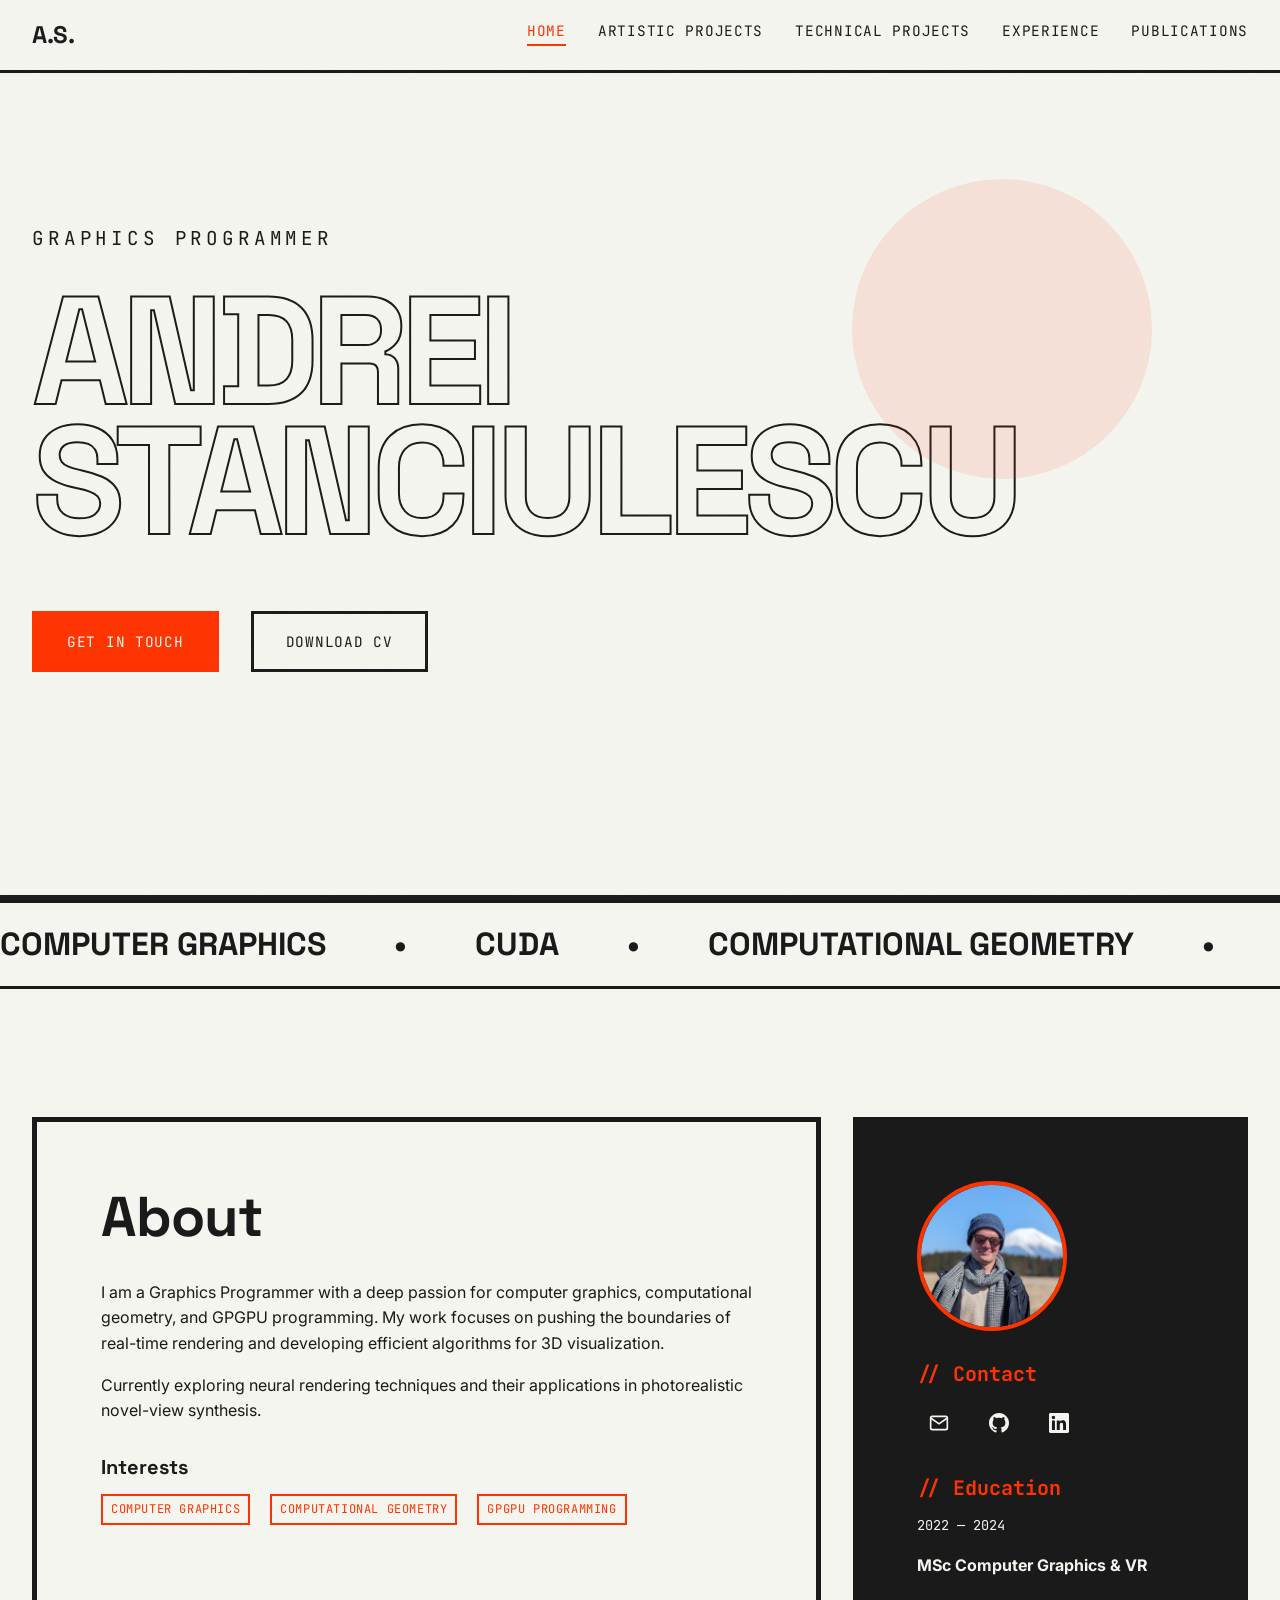
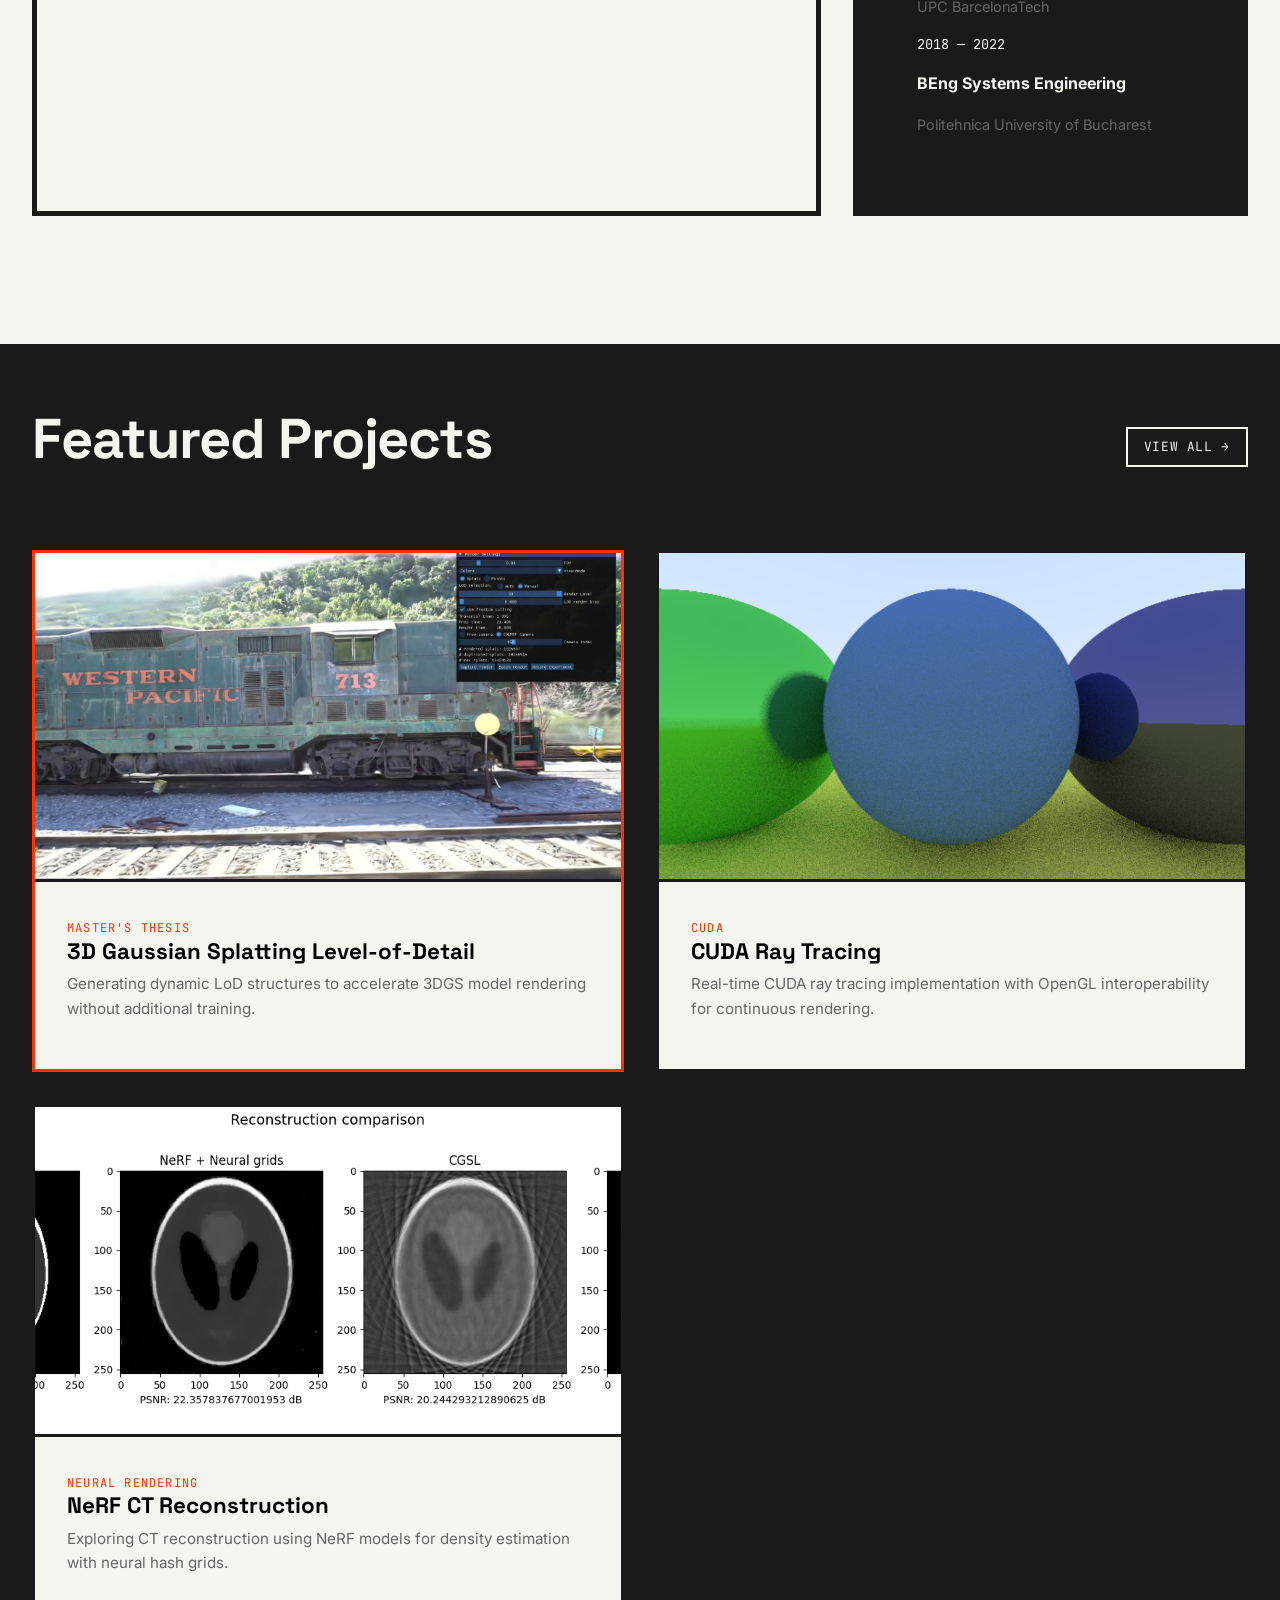
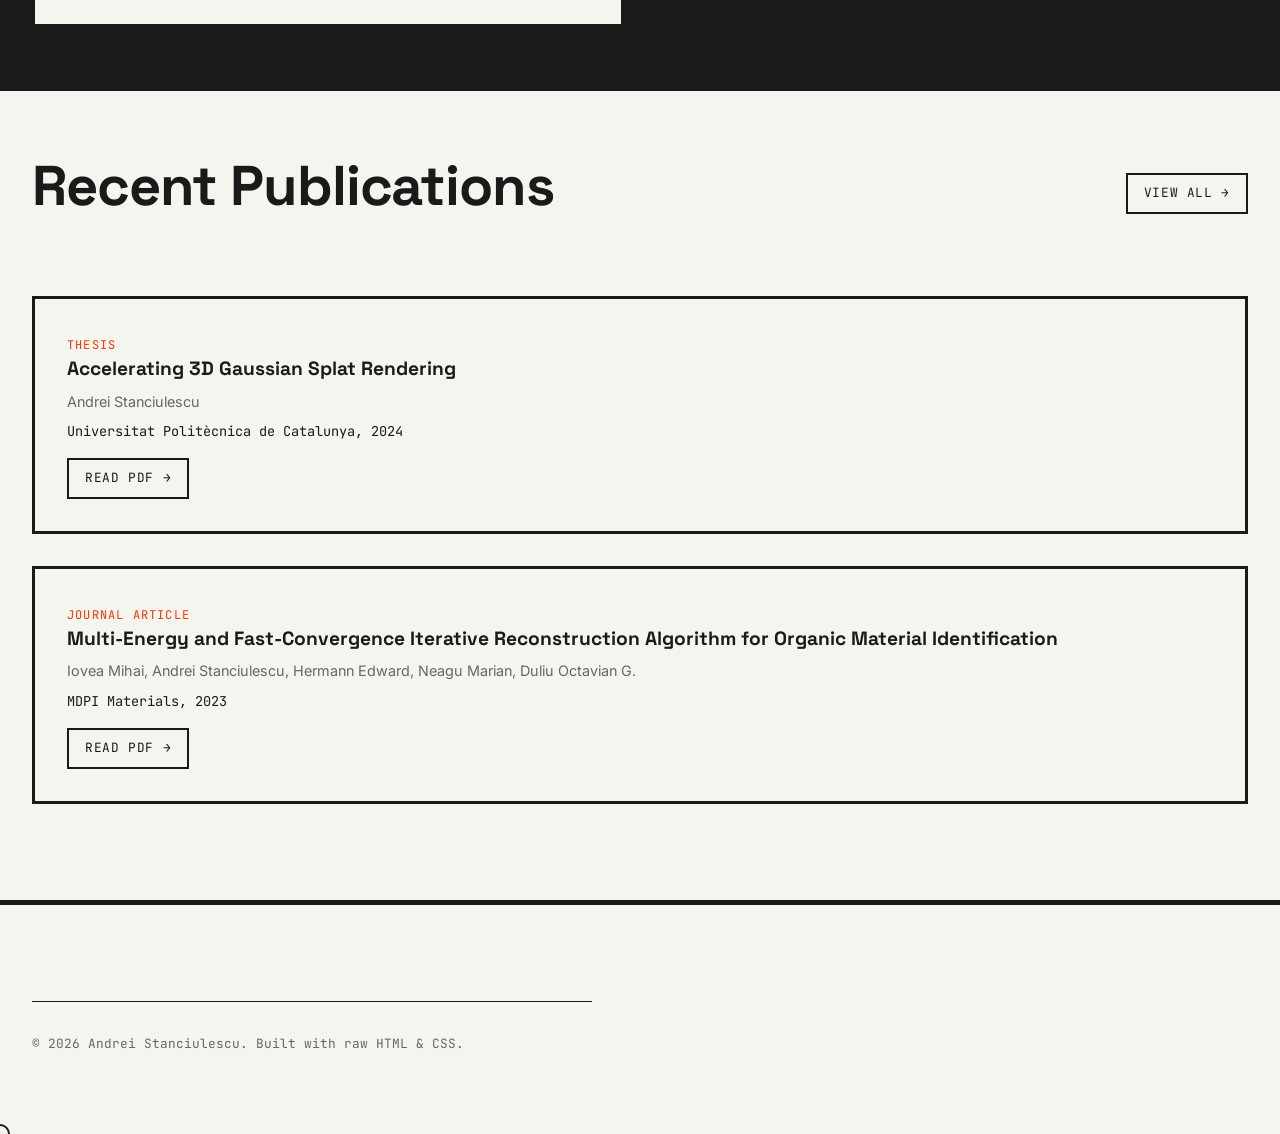
==== index.html @ 598340b9 "new siteeee" ====
<!DOCTYPE html>
<html lang="en">
<head>
    <meta charset="UTF-8">
    <meta name="viewport" content="width=device-width, initial-scale=1.0">
    <meta name="description" content="Andrei Stanciulescu - Graphics Programmer specializing in Computer Graphics, Computational Geometry, and GPGPU Programming">
    <title>Andrei Stanciulescu | Graphics Programmer</title>
    
    <!-- Google Fonts -->
    <link rel="preconnect" href="https://fonts.googleapis.com">
    <link rel="preconnect" href="https://fonts.gstatic.com" crossorigin>
    <link href="https://fonts.googleapis.com/css2?family=Inter:wght@400;500;600;700&family=JetBrains+Mono:wght@400;500;700&family=Space+Grotesk:wght@400;500;600;700&display=swap" rel="stylesheet">
    
    <!-- Stylesheets -->
    <link rel="stylesheet" href="css/base.css">
    <link rel="stylesheet" href="css/layout.css">
    <link rel="stylesheet" href="css/components.css">
    <link rel="stylesheet" href="css/artistic.css">
</head>
<body class="grain" data-page="home">
    <!-- Navigation (injected by components.js) -->
    <div id="nav-placeholder"></div>

    <!-- Hero Section -->
    <section class="hero">
        <div class="container">
            <div class="hero__content">
                <p class="brutalist-subtitle mb-lg">Graphics Programmer</p>
                <h1 class="brutalist-title brutalist-title--mixed">
                    <span>Andrei</span><br>
                    <span>Stanciulescu</span>
                </h1>
                <div class="flex flex--gap-lg mt-xl">
                    <a href="mailto:stanciulescuandrei99@gmail.com" class="btn btn--primary">Get in Touch</a>
                    <a href="assets/resume.pdf" class="btn">Download CV</a>
                </div>
            </div>
        </div>
        
        <!-- Decorative elements -->
        <div style="position: absolute; right: 10%; top: 20%; opacity: 0.1;">
            <div class="geo-circle geo-circle--filled" style="width: 300px; height: 300px;"></div>
        </div>
    </section>

    <!-- Marquee -->
    <div class="marquee">
        <div class="marquee__content">
            <span>Computer Graphics</span>
            <span>•</span>
            <span>CUDA</span>
            <span>•</span>
            <span>Computational Geometry</span>
            <span>•</span>
            <span>3D Gaussian Splatting</span>
            <span>•</span>
            <span>Ray Tracing</span>
            <span>•</span>
            <span>Computer Graphics</span>
            <span>•</span>
            <span>CUDA</span>
            <span>•</span>
            <span>Computational Geometry</span>
            <span>•</span>
            <span>3D Gaussian Splatting</span>
            <span>•</span>
            <span>Ray Tracing</span>
            <span>•</span>
        </div>
    </div>

    <!-- About Section -->
    <section class="section section--large">
        <div class="container">
            <div class="grid grid--asym">
                <div class="art-block art-block--bordered">
                    <h2 class="mb-lg">About</h2>
                    <p>
                        I am a Graphics Programmer with a deep passion for computer graphics, computational geometry, 
                        and GPGPU programming. My work focuses on pushing the boundaries of real-time rendering and 
                        developing efficient algorithms for 3D visualization.
                    </p>
                    <p>
                        Currently exploring neural rendering techniques and their applications in photorealistic 
                        novel-view synthesis.
                    </p>
                    
                    <div class="mt-lg">
                        <h4 class="mb-md">Interests</h4>
                        <div class="flex flex--wrap flex--gap">
                            <span class="tag tag--accent">Computer Graphics</span>
                            <span class="tag tag--accent">Computational Geometry</span>
                            <span class="tag tag--accent">GPGPU Programming</span>
                        </div>
                    </div>
                </div>
                
                <div class="art-block art-block--dark">
                    <div style="text-align: center; margin-bottom: var(--space-lg);">
                        <img src="assets/avatar.jpg" alt="Andrei Stanciulescu" style="width: 150px; height: 150px; border-radius: 50%; border: 4px solid var(--color-accent); object-fit: cover;">
                    </div>
                    <h4 class="text-mono mb-md" style="color: var(--color-accent);">// Contact</h4>
                    <div class="social-links mb-lg">
                        <a href="mailto:stanciulescuandrei99@gmail.com" class="social-link" aria-label="Email">
                            <svg viewBox="0 0 24 24" fill="none" stroke="currentColor" stroke-width="2">
                                <path d="M4 4h16c1.1 0 2 .9 2 2v12c0 1.1-.9 2-2 2H4c-1.1 0-2-.9-2-2V6c0-1.1.9-2 2-2z"/>
                                <polyline points="22,6 12,13 2,6"/>
                            </svg>
                        </a>
                        <a href="https://github.com/StanciulescuAndrei" class="social-link" aria-label="GitHub" target="_blank" rel="noopener">
                            <svg viewBox="0 0 24 24" fill="currentColor">
                                <path d="M12 0c-6.626 0-12 5.373-12 12 0 5.302 3.438 9.8 8.207 11.387.599.111.793-.261.793-.577v-2.234c-3.338.726-4.033-1.416-4.033-1.416-.546-1.387-1.333-1.756-1.333-1.756-1.089-.745.083-.729.083-.729 1.205.084 1.839 1.237 1.839 1.237 1.07 1.834 2.807 1.304 3.492.997.107-.775.418-1.305.762-1.604-2.665-.305-5.467-1.334-5.467-5.931 0-1.311.469-2.381 1.236-3.221-.124-.303-.535-1.524.117-3.176 0 0 1.008-.322 3.301 1.23.957-.266 1.983-.399 3.003-.404 1.02.005 2.047.138 3.006.404 2.291-1.552 3.297-1.23 3.297-1.23.653 1.653.242 2.874.118 3.176.77.84 1.235 1.911 1.235 3.221 0 4.609-2.807 5.624-5.479 5.921.43.372.823 1.102.823 2.222v3.293c0 .319.192.694.801.576 4.765-1.589 8.199-6.086 8.199-11.386 0-6.627-5.373-12-12-12z"/>
                            </svg>
                        </a>
                        <a href="https://www.linkedin.com/in/stanciulescu-andrei/" class="social-link" aria-label="LinkedIn" target="_blank" rel="noopener">
                            <svg viewBox="0 0 24 24" fill="currentColor">
                                <path d="M20.447 20.452h-3.554v-5.569c0-1.328-.027-3.037-1.852-3.037-1.853 0-2.136 1.445-2.136 2.939v5.667H9.351V9h3.414v1.561h.046c.477-.9 1.637-1.85 3.37-1.85 3.601 0 4.267 2.37 4.267 5.455v6.286zM5.337 7.433c-1.144 0-2.063-.926-2.063-2.065 0-1.138.92-2.063 2.063-2.063 1.14 0 2.064.925 2.064 2.063 0 1.139-.925 2.065-2.064 2.065zm1.782 13.019H3.555V9h3.564v11.452zM22.225 0H1.771C.792 0 0 .774 0 1.729v20.542C0 23.227.792 24 1.771 24h20.451C23.2 24 24 23.227 24 22.271V1.729C24 .774 23.2 0 22.222 0h.003z"/>
                            </svg>
                        </a>
                    </div>
                    
                    <h4 class="text-mono mb-md" style="color: var(--color-accent);">// Education</h4>
                    <div class="mb-md">
                        <p class="text-mono" style="font-size: 0.85rem;">2022 — 2024</p>
                        <p><strong>MSc Computer Graphics & VR</strong></p>
                        <p style="color: var(--color-muted); font-size: 0.9rem;">UPC BarcelonaTech</p>
                    </div>
                    <div>
                        <p class="text-mono" style="font-size: 0.85rem;">2018 — 2022</p>
                        <p><strong>BEng Systems Engineering</strong></p>
                        <p style="color: var(--color-muted); font-size: 0.9rem;">Politehnica University of Bucharest</p>
                    </div>
                </div>
            </div>
        </div>
    </section>

    <!-- Featured Projects -->
    <section class="section art-block--dark">
        <div class="container">
            <div class="flex flex--between mb-xl">
                <h2>Featured Projects</h2>
                <a href="projects.html" class="btn btn--small" style="border-color: var(--color-text-light); color: var(--color-text-light);">View All →</a>
            </div>
            
            <div class="grid grid--2">
                <article class="card card--accent">
                    <img src="assets/projects/accelerategs.png" alt="3D Gaussian Splatting" class="card__image">
                    <div class="card__content">
                        <span class="card__tag">Master's Thesis</span>
                        <h3 class="card__title">3D Gaussian Splatting Level-of-Detail</h3>
                        <p class="card__description">
                            Generating dynamic LoD structures to accelerate 3DGS model rendering without additional training.
                        </p>
                    </div>
                    <a href="projects.html#accelerategs" class="card__link" aria-label="View project"></a>
                </article>
                
                <article class="card">
                    <img src="assets/projects/cudart.png" alt="CUDA Ray Tracing" class="card__image">
                    <div class="card__content">
                        <span class="card__tag">CUDA</span>
                        <h3 class="card__title">CUDA Ray Tracing</h3>
                        <p class="card__description">
                            Real-time CUDA ray tracing implementation with OpenGL interoperability for continuous rendering.
                        </p>
                    </div>
                    <a href="projects.html#cudart" class="card__link" aria-label="View project"></a>
                </article>
                
                <article class="card">
                    <img src="assets/projects/nerfct.png" alt="NeRF CT Reconstruction" class="card__image">
                    <div class="card__content">
                        <span class="card__tag">Neural Rendering</span>
                        <h3 class="card__title">NeRF CT Reconstruction</h3>
                        <p class="card__description">
                            Exploring CT reconstruction using NeRF models for density estimation with neural hash grids.
                        </p>
                    </div>
                    <a href="projects.html#nerfct" class="card__link" aria-label="View project"></a>
                </article>
            </div>
        </div>
    </section>

    <!-- Recent Publications -->
    <section class="section">
        <div class="container">
            <div class="flex flex--between mb-xl">
                <h2>Recent Publications</h2>
                <a href="publications.html" class="btn btn--small">View All →</a>
            </div>
            
            <div class="pub-item">
                <span class="pub-item__type">Thesis</span>
                <h3 class="pub-item__title">Accelerating 3D Gaussian Splat Rendering</h3>
                <p class="pub-item__authors">Andrei Stanciulescu</p>
                <p class="pub-item__venue">Universitat Politècnica de Catalunya, 2024</p>
                <div class="pub-item__links">
                    <a href="http://hdl.handle.net/2117/420313" class="btn btn--small" target="_blank" rel="noopener">Read PDF →</a>
                </div>
            </div>
            
            <div class="pub-item">
                <span class="pub-item__type">Journal Article</span>
                <h3 class="pub-item__title">Multi-Energy and Fast-Convergence Iterative Reconstruction Algorithm for Organic Material Identification</h3>
                <p class="pub-item__authors">Iovea Mihai, Andrei Stanciulescu, Hermann Edward, Neagu Marian, Duliu Octavian G.</p>
                <p class="pub-item__venue">MDPI Materials, 2023</p>
                <div class="pub-item__links">
                    <a href="https://www.mdpi.com/1996-1944/16/4/1654" class="btn btn--small" target="_blank" rel="noopener">Read PDF →</a>
                </div>
            </div>
        </div>
    </section>

    <!-- Footer (injected by components.js) -->
    <div id="footer-placeholder"></div>

    <!-- Custom Cursor -->
    <div class="cursor"></div>
    
    <!-- Shared Components -->
    <script src="js/components.js"></script>
    
    <!-- Scripts -->
    <script>
        // Circle cursor
        const cursor = document.querySelector('.cursor');
        document.addEventListener('mousemove', (e) => {
            cursor.style.left = e.clientX + 'px';
            cursor.style.top = e.clientY + 'px';
            
            // Check if over dark surface
            const elementBelow = document.elementFromPoint(e.clientX, e.clientY);
            if (elementBelow) {
                const isDark = elementBelow.closest('.art-block--dark, [style*="background-color: var(--color-bg-dark)"], [style*="background: var(--color-bg-dark)"], [style*="#1a1a1a"], [style*="black"]');
                cursor.classList.toggle('cursor--light', !!isDark);
            }
        });
        
        document.querySelectorAll('a, button, .card, .btn').forEach(el => {
            el.addEventListener('mouseenter', () => cursor.classList.add('cursor--hover'));
            el.addEventListener('mouseleave', () => cursor.classList.remove('cursor--hover'));
        });
    </script>
</body>
</html>
---- css/base.css ----
/* ===========================================
   BASE STYLES - Core typography and reset
   =========================================== */

/* CSS Reset */
*, *::before, *::after {
    margin: 0;
    padding: 0;
    box-sizing: border-box;
}

/* CSS Custom Properties - Easy to modify */
:root {
    /* Colors - Brutalist palette */
    --color-bg: #f5f5f0;
    --color-bg-dark: #1a1a1a;
    --color-text: #1a1a1a;
    --color-text-light: #f5f5f0;
    --color-accent: #ff3300;
    --color-accent-secondary: #0066ff;
    --color-border: #1a1a1a;
    --color-muted: #666666;
    
    /* Typography */
    --font-mono: 'JetBrains Mono', 'Fira Code', 'SF Mono', Consolas, monospace;
    --font-display: 'Space Grotesk', 'Inter', 'Helvetica Neue', sans-serif;
    --font-body: 'Inter', 'Helvetica Neue', Arial, sans-serif;
    
    /* Spacing scale */
    --space-xs: 0.25rem;
    --space-sm: 0.5rem;
    --space-md: 1rem;
    --space-lg: 2rem;
    --space-xl: 4rem;
    --space-2xl: 8rem;
    
    /* Border */
    --border-thin: 1px solid var(--color-border);
    --border-thick: 3px solid var(--color-border);
    --border-heavy: 5px solid var(--color-border);
    
    /* Transitions */
    --transition-fast: 0.15s ease;
    --transition-medium: 0.3s ease;
}

/* Dark mode variables */
[data-theme="dark"] {
    --color-bg: #0a0a0a;
    --color-text: #f5f5f0;
    --color-muted: #999999;
}

/* Custom Circle Cursor */
*, *::before, *::after {
    cursor: none;
}

.cursor {
    width: 20px;
    height: 20px;
    border: 2px solid var(--color-text);
    border-radius: 50%;
    position: fixed;
    pointer-events: none;
    z-index: 99999;
    transform: translate(-50%, -50%);
    transition: width 0.15s ease, height 0.15s ease, border-color 0.15s ease;
}

.cursor--hover {
    width: 40px;
    height: 40px;
    border-color: var(--color-accent);
}

.cursor--light {
    border-color: var(--color-text-light);
}

.cursor--hover.cursor--light {
    border-color: var(--color-accent);
}

/* Base HTML */
html {
    font-size: 16px;
    scroll-behavior: smooth;
}

body {
    font-family: var(--font-body);
    background-color: var(--color-bg);
    color: var(--color-text);
    line-height: 1.6;
    min-height: 100vh;
    overflow-x: hidden;
}

/* Typography */
h1, h2, h3, h4, h5, h6 {
    font-family: var(--font-display);
    font-weight: 700;
    line-height: 1.1;
    margin-bottom: var(--space-md);
}

h1 {
    font-size: clamp(2.5rem, 8vw, 6rem);
    letter-spacing: -0.03em;
    text-transform: uppercase;
}

h2 {
    font-size: clamp(1.8rem, 5vw, 3.5rem);
    letter-spacing: -0.02em;
}

h3 {
    font-size: clamp(1.4rem, 3vw, 2rem);
}

h4 {
    font-size: 1.25rem;
}

p {
    margin-bottom: var(--space-md);
    max-width: 70ch;
}

a {
    color: inherit;
    text-decoration: none;
    position: relative;
}

a:hover {
    color: var(--color-accent);
}

/* Brutalist link underline */
.link-underline {
    border-bottom: 2px solid var(--color-accent);
    padding-bottom: 2px;
    transition: var(--transition-fast);
}

.link-underline:hover {
    background-color: var(--color-accent);
    color: var(--color-text-light);
}

/* Code/Mono text */
code, .mono {
    font-family: var(--font-mono);
    font-size: 0.9em;
}

/* Selection */
::selection {
    background-color: var(--color-accent);
    color: var(--color-text-light);
}

/* Scrollbar styling */
::-webkit-scrollbar {
    width: 10px;
}

::-webkit-scrollbar-track {
    background: var(--color-bg);
}

::-webkit-scrollbar-thumb {
    background: var(--color-border);
    border: 2px solid var(--color-bg);
}

::-webkit-scrollbar-thumb:hover {
    background: var(--color-accent);
}

/* Lists */
ul, ol {
    padding-left: var(--space-lg);
    margin-bottom: var(--space-md);
}

li {
    margin-bottom: var(--space-sm);
}

/* Images */
img {
    max-width: 100%;
    height: auto;
    display: block;
}

/* Utility classes */
.text-accent { color: var(--color-accent); }
.text-muted { color: var(--color-muted); }
.text-center { text-align: center; }
.text-right { text-align: right; }
.text-uppercase { text-transform: uppercase; }
.text-mono { font-family: var(--font-mono); }

.sr-only {
    position: absolute;
    width: 1px;
    height: 1px;
    padding: 0;
    margin: -1px;
    overflow: hidden;
    clip: rect(0, 0, 0, 0);
    white-space: nowrap;
    border: 0;
}
---- css/layout.css ----
/* ===========================================
   LAYOUT STYLES - Grid, containers, sections
   =========================================== */

/* Container */
.container {
    width: 100%;
    max-width: 1400px;
    margin: 0 auto;
    padding: 0 var(--space-lg);
}

.container--narrow {
    max-width: 900px;
}

.container--wide {
    max-width: 1600px;
}

.container--full {
    max-width: none;
    padding: 0;
}

/* Main layout wrapper */
.site-wrapper {
    display: flex;
    flex-direction: column;
    min-height: 100vh;
}

.main-content {
    flex: 1;
}

/* Section spacing */
.section {
    padding: var(--space-xl) 0;
}

.section--large {
    padding: var(--space-2xl) 0;
}

.section--no-pad {
    padding: 0;
}

/* Brutalist section divider */
.section-divider {
    height: 5px;
    background-color: var(--color-border);
    margin: var(--space-xl) 0;
}

.section-divider--accent {
    background-color: var(--color-accent);
}

/* Grid system */
.grid {
    display: grid;
    gap: var(--space-lg);
}

.grid--2 {
    grid-template-columns: repeat(2, 1fr);
}

.grid--3 {
    grid-template-columns: repeat(3, 1fr);
}

.grid--4 {
    grid-template-columns: repeat(4, 1fr);
}

.grid--auto {
    grid-template-columns: repeat(auto-fit, minmax(300px, 1fr));
}

/* Asymmetric grids - brutalist style */
.grid--asym {
    grid-template-columns: 2fr 1fr;
}

.grid--asym-reverse {
    grid-template-columns: 1fr 2fr;
}

/* Flexbox utilities */
.flex {
    display: flex;
}

.flex--center {
    justify-content: center;
    align-items: center;
}

.flex--between {
    justify-content: space-between;
    align-items: center;
}

.flex--column {
    flex-direction: column;
}

.flex--wrap {
    flex-wrap: wrap;
}

.flex--gap {
    gap: var(--space-md);
}

.flex--gap-lg {
    gap: var(--space-lg);
}

/* Spacing utilities */
.mt-sm { margin-top: var(--space-sm); }
.mt-md { margin-top: var(--space-md); }
.mt-lg { margin-top: var(--space-lg); }
.mt-xl { margin-top: var(--space-xl); }

.mb-sm { margin-bottom: var(--space-sm); }
.mb-md { margin-bottom: var(--space-md); }
.mb-lg { margin-bottom: var(--space-lg); }
.mb-xl { margin-bottom: var(--space-xl); }

.pt-sm { padding-top: var(--space-sm); }
.pt-md { padding-top: var(--space-md); }
.pt-lg { padding-top: var(--space-lg); }
.pt-xl { padding-top: var(--space-xl); }

.pb-sm { padding-bottom: var(--space-sm); }
.pb-md { padding-bottom: var(--space-md); }
.pb-lg { padding-bottom: var(--space-lg); }
.pb-xl { padding-bottom: var(--space-xl); }

/* Hero section layout */
.hero {
    min-height: 100vh;
    display: flex;
    flex-direction: column;
    justify-content: center;
    position: relative;
    border-bottom: var(--border-heavy);
}

.hero--half {
    min-height: 60vh;
}

/* Page header */
.page-header {
    padding: var(--space-2xl) 0 var(--space-xl);
    border-bottom: var(--border-heavy);
}

.page-header__title {
    margin-bottom: var(--space-sm);
}

.page-header__subtitle {
    font-family: var(--font-mono);
    color: var(--color-muted);
    font-size: 1.1rem;
}

/* Responsive */
@media (max-width: 1024px) {
    .grid--2,
    .grid--3,
    .grid--4 {
        grid-template-columns: repeat(2, 1fr);
    }
    
    .grid--asym,
    .grid--asym-reverse {
        grid-template-columns: 1fr;
    }
}

@media (max-width: 768px) {
    .container {
        padding: 0 var(--space-md);
    }
    
    .grid--2,
    .grid--3,
    .grid--4 {
        grid-template-columns: 1fr;
    }
    
    .section {
        padding: var(--space-lg) 0;
    }
    
    .section--large {
        padding: var(--space-xl) 0;
    }
}
---- css/components.css ----
/* ===========================================
   COMPONENTS - Reusable UI elements
   =========================================== */

/* ========== Navigation ========== */
.nav {
    position: fixed;
    top: 0;
    left: 0;
    right: 0;
    z-index: 1000;
    background-color: var(--color-bg);
    border-bottom: var(--border-thick);
    padding: var(--space-md) 0;
}

.nav__inner {
    display: flex;
    justify-content: space-between;
    align-items: center;
}

.nav__logo {
    font-family: var(--font-display);
    font-size: 1.5rem;
    font-weight: 700;
    text-transform: uppercase;
    letter-spacing: -0.02em;
}

.nav__logo:hover {
    color: var(--color-accent);
}

.nav__links {
    display: flex;
    gap: var(--space-lg);
    list-style: none;
    padding: 0;
    margin: 0;
}

.nav__link {
    font-family: var(--font-mono);
    font-size: 0.9rem;
    text-transform: uppercase;
    letter-spacing: 0.05em;
    padding: var(--space-xs) 0;
    border-bottom: 2px solid transparent;
    transition: var(--transition-fast);
}

.nav__link:hover,
.nav__link--active {
    border-bottom-color: var(--color-accent);
    color: var(--color-accent);
}

/* Mobile nav toggle */
.nav__toggle {
    display: none;
    background: none;
    border: none;
    cursor: pointer;
    padding: var(--space-sm);
}

.nav__toggle-bar {
    display: block;
    width: 25px;
    height: 3px;
    background-color: var(--color-text);
    margin: 5px 0;
    transition: var(--transition-fast);
}

/* ========== Buttons ========== */
.btn {
    display: inline-flex;
    align-items: center;
    gap: var(--space-sm);
    font-family: var(--font-mono);
    font-size: 0.9rem;
    text-transform: uppercase;
    letter-spacing: 0.05em;
    padding: var(--space-md) var(--space-lg);
    border: var(--border-thick);
    background-color: transparent;
    color: var(--color-text);
    cursor: pointer;
    transition: var(--transition-fast);
    text-decoration: none;
}

.btn:hover {
    background-color: var(--color-text);
    color: var(--color-bg);
}

.btn--primary {
    background-color: var(--color-accent);
    border-color: var(--color-accent);
    color: var(--color-text-light);
}

.btn--primary:hover {
    background-color: transparent;
    color: var(--color-accent);
}

.btn--large {
    padding: var(--space-lg) var(--space-xl);
    font-size: 1rem;
}

.btn--small {
    padding: var(--space-sm) var(--space-md);
    font-size: 0.8rem;
    border-width: 2px;
}

/* ========== Cards ========== */
.card {
    border: var(--border-thick);
    background-color: var(--color-bg);
    transition: var(--transition-fast);
    position: relative;
    overflow: hidden;
}

.card:hover {
    transform: translate(-4px, -4px);
    box-shadow: 8px 8px 0 var(--color-border);
}

.card__image {
    width: 100%;
    aspect-ratio: 16/9;
    object-fit: cover;
    border-bottom: var(--border-thick);
}

.card__content {
    padding: var(--space-lg);
}

.card__tag {
    font-family: var(--font-mono);
    font-size: 0.75rem;
    text-transform: uppercase;
    letter-spacing: 0.1em;
    color: var(--color-accent);
    margin-bottom: var(--space-sm);
}

.card__title {
    font-size: 1.4rem;
    color: black;
    margin-bottom: var(--space-sm);
}

.card__description {
    color: var(--color-muted);
    font-size: 0.95rem;
}

.card__link {
    position: absolute;
    inset: 0;
    z-index: 1;
}

/* Card variants */
.card--featured {
    border-width: 5px;
}

.card--accent {
    border-color: var(--color-accent);
}

.card--horizontal {
    display: grid;
    grid-template-columns: 1fr 2fr;
}

.card--horizontal .card__image {
    aspect-ratio: 1;
    border-bottom: none;
    border-right: var(--border-thick);
}

/* ========== Tags ========== */
.tag {
    display: inline-block;
    font-family: var(--font-mono);
    font-size: 0.75rem;
    text-transform: uppercase;
    letter-spacing: 0.05em;
    padding: var(--space-xs) var(--space-sm);
    border: 2px solid var(--color-border);
    margin-right: var(--space-xs);
    margin-bottom: var(--space-xs);
}

.tag--accent {
    border-color: var(--color-accent);
    color: var(--color-accent);
}

/* ========== Timeline ========== */
.timeline {
    position: relative;
    padding-left: var(--space-xl);
}

.timeline::before {
    content: '';
    position: absolute;
    left: 0;
    top: 0;
    bottom: 0;
    width: 5px;
    background-color: var(--color-border);
}

.timeline__item {
    position: relative;
    padding-bottom: var(--space-xl);
}

.timeline__item::before {
    content: '';
    position: absolute;
    left: calc(-1 * var(--space-xl) - 2px);
    top: 0;
    width: 20px;
    height: 20px;
    background-color: var(--color-accent);
    border: 4px solid var(--color-bg);
}

.timeline__date {
    font-family: var(--font-mono);
    font-size: 0.85rem;
    color: var(--color-muted);
    margin-bottom: var(--space-sm);
}

.timeline__title {
    font-size: 1.3rem;
    margin-bottom: var(--space-xs);
}

.timeline__company {
    font-family: var(--font-mono);
    color: var(--color-accent);
    margin-bottom: var(--space-sm);
}

.timeline__description {
    color: var(--color-muted);
}

/* ========== Publication Item ========== */
.pub-item {
    padding: var(--space-lg);
    border: var(--border-thick);
    margin-bottom: var(--space-lg);
    transition: var(--transition-fast);
}

.pub-item:hover {
    border-color: var(--color-accent);
}

.pub-item__type {
    font-family: var(--font-mono);
    font-size: 0.75rem;
    text-transform: uppercase;
    letter-spacing: 0.1em;
    color: var(--color-accent);
    margin-bottom: var(--space-sm);
}

.pub-item__title {
    font-size: 1.2rem;
    margin-bottom: var(--space-sm);
    line-height: 1.3;
}

.pub-item__authors {
    font-size: 0.9rem;
    color: var(--color-muted);
    margin-bottom: var(--space-sm);
}

.pub-item__venue {
    font-family: var(--font-mono);
    font-size: 0.85rem;
    margin-bottom: var(--space-md);
}

.pub-item__links {
    display: flex;
    gap: var(--space-md);
}

/* ========== Footer ========== */
.footer {
    border-top: var(--border-heavy);
    padding: var(--space-xl) 0;
    margin-top: auto;
}

.footer__inner {
    display: flex;
    justify-content: space-between;
    align-items: flex-start;
    flex-wrap: wrap;
    gap: var(--space-lg);
}

.footer__section {
    min-width: 200px;
}

.footer__title {
    font-family: var(--font-mono);
    font-size: 0.85rem;
    text-transform: uppercase;
    letter-spacing: 0.1em;
    margin-bottom: var(--space-md);
}

.footer__links {
    list-style: none;
    padding: 0;
}

.footer__link {
    display: block;
    padding: var(--space-xs) 0;
    color: var(--color-muted);
    transition: var(--transition-fast);
}

.footer__link:hover {
    color: var(--color-accent);
}

.footer__copyright {
    font-family: var(--font-mono);
    font-size: 0.8rem;
    color: var(--color-muted);
    padding-top: var(--space-lg);
    border-top: var(--border-thin);
    margin-top: var(--space-lg);
}

/* ========== Social Links ========== */
.social-links {
    display: flex;
    gap: var(--space-md);
}

.social-link {
    display: flex;
    align-items: center;
    justify-content: center;
    width: 44px;
    height: 44px;
    border: var(--border-thick);
    transition: var(--transition-fast);
}

.social-link:hover {
    background-color: var(--color-accent);
    border-color: var(--color-accent);
    color: var(--color-text-light);
}

.social-link svg {
    width: 20px;
    height: 20px;
}

/* ========== Responsive ========== */
@media (max-width: 768px) {
    .nav__links {
        display: none;
        position: absolute;
        top: 100%;
        left: 0;
        right: 0;
        flex-direction: column;
        background-color: var(--color-bg);
        border-bottom: var(--border-thick);
        padding: var(--space-md);
        gap: 0;
    }
    
    .nav__links--open {
        display: flex;
    }
    
    .nav__link {
        padding: var(--space-md);
        border-bottom: var(--border-thin);
    }
    
    .nav__toggle {
        display: block;
    }
    
    .card--horizontal {
        grid-template-columns: 1fr;
    }
    
    .card--horizontal .card__image {
        border-right: none;
        border-bottom: var(--border-thick);
    }
}
---- css/artistic.css ----
/* ===========================================
   ARTISTIC STYLES - Brutalist & artistic elements
   =========================================== */

/* ========== Brutalist Typography ========== */
.brutalist-title {
    font-size: clamp(3rem, 12vw, 10rem);
    font-weight: 900;
    line-height: 0.85;
    letter-spacing: -0.05em;
    text-transform: uppercase;
}

.brutalist-title--stroke {
    -webkit-text-stroke: 3px var(--color-text);
    color: transparent;
}

.brutalist-title--mixed span:nth-child(odd) {
    -webkit-text-stroke: 2px var(--color-text);
    color: transparent;
}

.brutalist-subtitle {
    font-family: var(--font-mono);
    font-size: clamp(0.9rem, 2vw, 1.2rem);
    text-transform: uppercase;
    letter-spacing: 0.2em;
}

/* ========== Artistic Blocks ========== */
.art-block {
    position: relative;
    padding: var(--space-xl);
    background-color: var(--color-bg);
}

.art-block--bordered {
    border: var(--border-heavy);
}

.art-block--accent {
    background-color: var(--color-accent);
    color: var(--color-text-light);
}

.art-block--dark {
    background-color: var(--color-bg-dark);
    color: var(--color-text-light);
}

/* Offset shadow effect */
.art-block--shadow {
    position: relative;
}

.art-block--shadow::after {
    content: '';
    position: absolute;
    top: 10px;
    left: 10px;
    right: -10px;
    bottom: -10px;
    background-color: var(--color-border);
    z-index: -1;
}

/* ========== Geometric Decorations ========== */
.geo-circle {
    width: 150px;
    height: 150px;
    border-radius: 50%;
    border: var(--border-heavy);
}

.geo-circle--filled {
    background-color: var(--color-accent);
    border: none;
}

.geo-square {
    width: 100px;
    height: 100px;
    border: var(--border-heavy);
}

.geo-square--rotated {
    transform: rotate(45deg);
}

/* ========== Marquee/Scrolling Text ========== */
.marquee {
    overflow: hidden;
    white-space: nowrap;
    border-top: var(--border-thick);
    border-bottom: var(--border-thick);
    padding: var(--space-md) 0;
}

.marquee__content {
    display: inline-block;
    animation: marquee 20s linear infinite;
}

.marquee__content span {
    font-family: var(--font-display);
    font-size: 2rem;
    font-weight: 700;
    text-transform: uppercase;
    margin-right: var(--space-xl);
}

@keyframes marquee {
    from { transform: translateX(0); }
    to { transform: translateX(-50%); }
}

/* ========== Split Section ========== */
.split {
    display: grid;
    grid-template-columns: 1fr 1fr;
    min-height: 80vh;
}

.split__left,
.split__right {
    padding: var(--space-xl);
    display: flex;
    flex-direction: column;
    justify-content: center;
}

.split__left {
    background-color: var(--color-bg-dark);
    color: var(--color-text-light);
}

.split__right {
    background-color: var(--color-bg);
}

/* ========== Stacked Text Effect ========== */
.stacked-text {
    position: relative;
    display: inline-block;
}

.stacked-text::before,
.stacked-text::after {
    content: attr(data-text);
    position: absolute;
    top: 0;
    left: 0;
    width: 100%;
    height: 100%;
}

.stacked-text::before {
    color: var(--color-accent);
    transform: translate(-4px, -4px);
    z-index: -1;
}

.stacked-text::after {
    color: var(--color-accent-secondary);
    transform: translate(4px, 4px);
    z-index: -2;
}

/* ========== Glitch Effect ========== */
.glitch {
    position: relative;
    animation: glitch-skew 1s infinite linear alternate-reverse;
}

.glitch::before,
.glitch::after {
    content: attr(data-text);
    position: absolute;
    top: 0;
    left: 0;
    width: 100%;
    height: 100%;
}

.glitch::before {
    left: 2px;
    text-shadow: -2px 0 var(--color-accent);
    clip: rect(44px, 450px, 56px, 0);
    animation: glitch-anim 5s infinite linear alternate-reverse;
}

.glitch::after {
    left: -2px;
    text-shadow: -2px 0 var(--color-accent-secondary);
    clip: rect(44px, 450px, 56px, 0);
    animation: glitch-anim2 5s infinite linear alternate-reverse;
}

@keyframes glitch-anim {
    0% { clip: rect(31px, 9999px, 94px, 0); }
    20% { clip: rect(62px, 9999px, 42px, 0); }
    40% { clip: rect(16px, 9999px, 78px, 0); }
    60% { clip: rect(83px, 9999px, 28px, 0); }
    80% { clip: rect(9px, 9999px, 66px, 0); }
    100% { clip: rect(47px, 9999px, 55px, 0); }
}

@keyframes glitch-anim2 {
    0% { clip: rect(65px, 9999px, 19px, 0); }
    20% { clip: rect(23px, 9999px, 87px, 0); }
    40% { clip: rect(54px, 9999px, 31px, 0); }
    60% { clip: rect(11px, 9999px, 72px, 0); }
    80% { clip: rect(89px, 9999px, 43px, 0); }
    100% { clip: rect(36px, 9999px, 95px, 0); }
}

@keyframes glitch-skew {
    0% { transform: skew(0deg); }
    50% { transform: skew(0.5deg); }
    100% { transform: skew(-0.5deg); }
}

/* ========== Artistic Gallery ========== */
.art-gallery {
    display: grid;
    grid-template-columns: repeat(12, 1fr);
    gap: var(--space-md);
}

.art-gallery__item {
    position: relative;
    overflow: hidden;
    border: var(--border-thick);
}

.art-gallery__item--wide {
    grid-column: span 8;
    aspect-ratio: 16 / 9;
}

.art-gallery__item--narrow {
    grid-column: span 4;
}

.art-gallery__item--tall {
    grid-row: span 2;
    aspect-ratio: 9 / 16;
}

.art-gallery__item--square {
    grid-column: span 3;
    aspect-ratio: 1 / 1;
}

.art-gallery__item--square > div:first-child {
    min-height: 100% !important;
}

/* Video styling for gallery items */
.art-gallery__item video {
    width: 100%;
    height: 100%;
    object-fit: contain;
    background-color: #000;
}

.art-gallery__image {
    width: 100%;
    height: 100%;
    object-fit: cover;
    transition: var(--transition-medium);
}

.art-gallery__item:hover .art-gallery__image {
    transform: scale(1.05);
}

.art-gallery__overlay {
    position: absolute;
    inset: 0;
    background: linear-gradient(transparent, rgba(0,0,0,0.8));
    display: flex;
    flex-direction: column;
    justify-content: flex-end;
    padding: var(--space-lg);
    opacity: 0;
    transition: var(--transition-medium);
    pointer-events: none;
}

.art-gallery__item:hover .art-gallery__overlay {
    opacity: 1;
    pointer-events: auto;
}

.art-gallery__title {
    color: var(--color-text-light);
    font-size: 1.5rem;
    margin-bottom: var(--space-sm);
}

.art-gallery__category {
    font-family: var(--font-mono);
    color: var(--color-accent);
    font-size: 0.85rem;
    text-transform: uppercase;
}

/* ========== Rotating Border ========== */
.rotating-border {
    position: relative;
    padding: 4px;
    background: conic-gradient(
        var(--color-accent),
        var(--color-accent-secondary),
        var(--color-accent)
    );
    animation: rotate-border 4s linear infinite;
}

.rotating-border::before {
    content: '';
    position: absolute;
    inset: 4px;
    background-color: var(--color-bg);
}

@keyframes rotate-border {
    from { background-position: 0 0; }
    to { background-position: 100% 100%; }
}

/* ========== Noise/Grain Overlay ========== */
.grain::before {
    content: '';
    position: fixed;
    top: 0;
    left: 0;
    width: 100%;
    height: 100%;
    pointer-events: none;
    opacity: 0.03;
    z-index: 9999;
    background-image: url("data:image/svg+xml,%3Csvg viewBox='0 0 400 400' xmlns='http://www.w3.org/2000/svg'%3E%3Cfilter id='noiseFilter'%3E%3CfeTurbulence type='fractalNoise' baseFrequency='0.9' numOctaves='3' stitchTiles='stitch'/%3E%3C/filter%3E%3Crect width='100%25' height='100%25' filter='url(%23noiseFilter)'/%3E%3C/svg%3E");
}

/* ========== Responsive ========== */
@media (max-width: 1024px) {
    .split {
        grid-template-columns: 1fr;
    }
    
    .split__left,
    .split__right {
        min-height: 50vh;
    }
    
    .art-gallery__item--wide,
    .art-gallery__item--narrow,
    .art-gallery__item--square {
        grid-column: span 6;
    }
}

@media (max-width: 768px) {
    .art-gallery__item--wide,
    .art-gallery__item--narrow,
    .art-gallery__item--square {
        grid-column: span 12;
    }
    
    .marquee__content span {
        font-size: 1.2rem;
    }
}
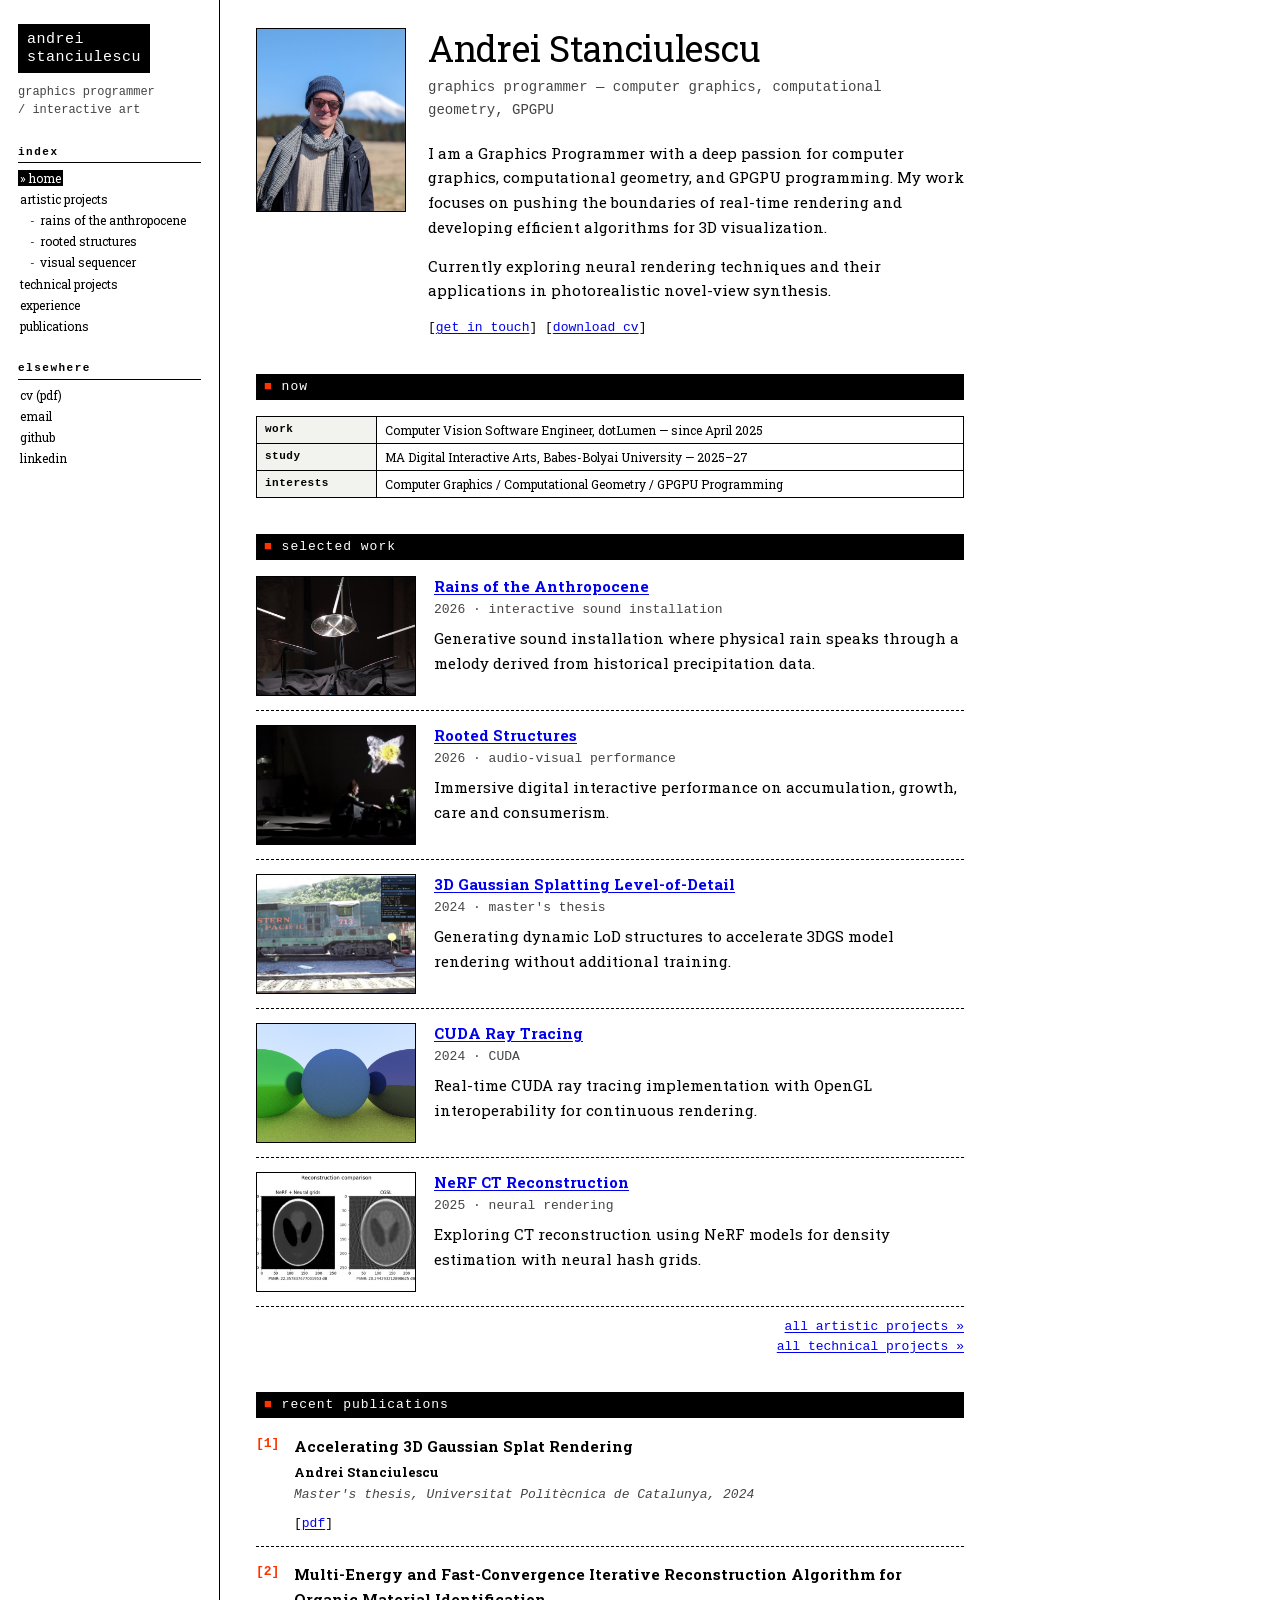
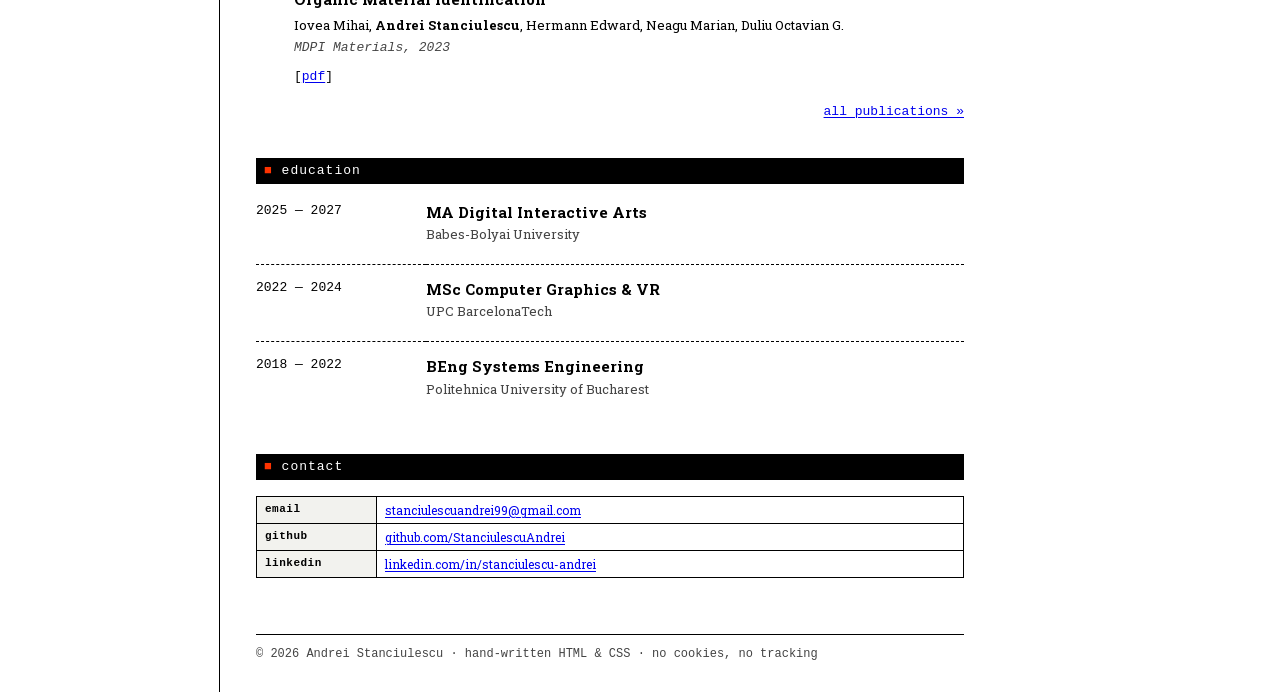
==== commit c1bee186: "website rework" ====
--- a/index.html
+++ b/index.html
@@ -5,243 +5,167 @@
     <meta name="viewport" content="width=device-width, initial-scale=1.0">
     <meta name="description" content="Andrei Stanciulescu - Graphics Programmer specializing in Computer Graphics, Computational Geometry, and GPGPU Programming">
     <title>Andrei Stanciulescu | Graphics Programmer</title>
-    
-    <!-- Google Fonts -->
-    <link rel="preconnect" href="https://fonts.googleapis.com">
-    <link rel="preconnect" href="https://fonts.gstatic.com" crossorigin>
-    <link href="https://fonts.googleapis.com/css2?family=Inter:wght@400;500;600;700&family=JetBrains+Mono:wght@400;500;700&family=Space+Grotesk:wght@400;500;600;700&display=swap" rel="stylesheet">
-    
-    <!-- Stylesheets -->
-    <link rel="stylesheet" href="css/base.css">
-    <link rel="stylesheet" href="css/layout.css">
-    <link rel="stylesheet" href="css/components.css">
-    <link rel="stylesheet" href="css/artistic.css">
+    <link rel="stylesheet" href="css/style.css">
 </head>
-<body class="grain" data-page="home">
-    <!-- Navigation (injected by components.js) -->
+<body data-page="home">
+<div class="page">
     <div id="nav-placeholder"></div>
+    <script src="js/components.js"></script>
 
-    <!-- Hero Section -->
-    <section class="hero">
-        <div class="container">
-            <div class="hero__content">
-                <p class="brutalist-subtitle mb-lg">Graphics Programmer</p>
-                <h1 class="brutalist-title brutalist-title--mixed">
-                    <span>Andrei</span><br>
-                    <span>Stanciulescu</span>
-                </h1>
-                <div class="flex flex--gap-lg mt-xl">
-                    <a href="mailto:stanciulescuandrei99@gmail.com" class="btn btn--primary">Get in Touch</a>
-                    <a href="assets/resume.pdf" class="btn">Download CV</a>
+    <main class="content">
+
+        <div class="intro">
+            <img class="intro__photo" src="assets/thumbs/avatar.jpg" alt="Andrei Stanciulescu" width="150" height="184">
+            <div>
+                <h1 class="page-title">Andrei Stanciulescu</h1>
+                <p class="lede">graphics programmer &mdash; computer graphics, computational geometry, GPGPU</p>
+                <p>
+                    I am a Graphics Programmer with a deep passion for computer graphics, computational geometry,
+                    and GPGPU programming. My work focuses on pushing the boundaries of real-time rendering and
+                    developing efficient algorithms for 3D visualization.
+                </p>
+                <p>
+                    Currently exploring neural rendering techniques and their applications in photorealistic
+                    novel-view synthesis.
+                </p>
+                <p class="links">
+                    [<a href="mailto:stanciulescuandrei99@gmail.com">get in touch</a>]
+                    [<a href="assets/resume.pdf">download cv</a>]
+                </p>
+            </div>
+        </div>
+
+        <h2>Now</h2>
+        <table class="meta">
+            <tr>
+                <th scope="row">Work</th>
+                <td>Computer Vision Software Engineer, dotLumen &mdash; since April 2025</td>
+            </tr>
+            <tr>
+                <th scope="row">Study</th>
+                <td>MA Digital Interactive Arts, Babes-Bolyai University &mdash; 2025&ndash;27</td>
+            </tr>
+            <tr>
+                <th scope="row">Interests</th>
+                <td>Computer Graphics / Computational Geometry / GPGPU Programming</td>
+            </tr>
+        </table>
+
+        <h2>Selected work</h2>
+        <div class="entries">
+            <div class="entry">
+                <a class="entry__thumb" href="artistic/rains_of_the_anthropocene.html">
+                    <img src="assets/thumbs/rains_thumb.jpg" alt="Rains of the Anthropocene" width="160" height="120" loading="lazy">
+                </a>
+                <div>
+                    <h3><a href="artistic/rains_of_the_anthropocene.html">Rains of the Anthropocene</a></h3>
+                    <p class="entry__meta">2026 &middot; interactive sound installation</p>
+                    <p>Generative sound installation where physical rain speaks through a melody derived from historical precipitation data.</p>
+                </div>
+            </div>
+            <div class="entry">
+                <a class="entry__thumb" href="artistic/rooted_structures.html">
+                    <img src="assets/thumbs/rooted_thumb.jpg" alt="Rooted Structures" width="160" height="120" loading="lazy">
+                </a>
+                <div>
+                    <h3><a href="artistic/rooted_structures.html">Rooted Structures</a></h3>
+                    <p class="entry__meta">2026 &middot; audio-visual performance</p>
+                    <p>Immersive digital interactive performance on accumulation, growth, care and consumerism.</p>
+                </div>
+            </div>
+            <div class="entry">
+                <a class="entry__thumb" href="projects.html#accelerategs">
+                    <img src="assets/thumbs/accelerategs_thumb.jpg" alt="3D Gaussian Splatting Level-of-Detail" width="160" height="120" loading="lazy">
+                </a>
+                <div>
+                    <h3><a href="projects.html#accelerategs">3D Gaussian Splatting Level-of-Detail</a></h3>
+                    <p class="entry__meta">2024 &middot; master's thesis</p>
+                    <p>Generating dynamic LoD structures to accelerate 3DGS model rendering without additional training.</p>
+                </div>
+            </div>
+            <div class="entry">
+                <a class="entry__thumb" href="projects.html#cudart">
+                    <img src="assets/thumbs/cudart_thumb.jpg" alt="CUDA Ray Tracing" width="160" height="120" loading="lazy">
+                </a>
+                <div>
+                    <h3><a href="projects.html#cudart">CUDA Ray Tracing</a></h3>
+                    <p class="entry__meta">2024 &middot; CUDA</p>
+                    <p>Real-time CUDA ray tracing implementation with OpenGL interoperability for continuous rendering.</p>
+                </div>
+            </div>
+            <div class="entry">
+                <a class="entry__thumb" href="projects.html#nerfct">
+                    <img src="assets/thumbs/nerfct_thumb.jpg" alt="NeRF CT Reconstruction" width="160" height="120" loading="lazy">
+                </a>
+                <div>
+                    <h3><a href="projects.html#nerfct">NeRF CT Reconstruction</a></h3>
+                    <p class="entry__meta">2025 &middot; neural rendering</p>
+                    <p>Exploring CT reconstruction using NeRF models for density estimation with neural hash grids.</p>
                 </div>
             </div>
         </div>
-        
-        <!-- Decorative elements -->
-        <div style="position: absolute; right: 10%; top: 20%; opacity: 0.1;">
-            <div class="geo-circle geo-circle--filled" style="width: 300px; height: 300px;"></div>
-        </div>
-    </section>
+        <p class="more">
+            <a href="artistic.html">all artistic projects &raquo;</a><br>
+            <a href="projects.html">all technical projects &raquo;</a>
+        </p>
 
-    <!-- Marquee -->
-    <div class="marquee">
-        <div class="marquee__content">
-            <span>Computer Graphics</span>
-            <span>•</span>
-            <span>CUDA</span>
-            <span>•</span>
-            <span>Computational Geometry</span>
-            <span>•</span>
-            <span>3D Gaussian Splatting</span>
-            <span>•</span>
-            <span>Ray Tracing</span>
-            <span>•</span>
-            <span>Computer Graphics</span>
-            <span>•</span>
-            <span>CUDA</span>
-            <span>•</span>
-            <span>Computational Geometry</span>
-            <span>•</span>
-            <span>3D Gaussian Splatting</span>
-            <span>•</span>
-            <span>Ray Tracing</span>
-            <span>•</span>
-        </div>
-    </div>
+        <h2>Recent publications</h2>
+        <ol class="pubs">
+            <li class="pub">
+                <span class="pub__num">[1]</span>
+                <div>
+                    <p class="pub__title">Accelerating 3D Gaussian Splat Rendering</p>
+                    <p class="pub__authors"><strong>Andrei Stanciulescu</strong></p>
+                    <p class="pub__venue">Master's thesis, Universitat Polit&egrave;cnica de Catalunya, 2024</p>
+                    <p class="links">[<a href="http://hdl.handle.net/2117/420313" target="_blank" rel="noopener">pdf</a>]</p>
+                </div>
+            </li>
+            <li class="pub">
+                <span class="pub__num">[2]</span>
+                <div>
+                    <p class="pub__title">Multi-Energy and Fast-Convergence Iterative Reconstruction Algorithm for Organic Material Identification</p>
+                    <p class="pub__authors">Iovea Mihai, <strong>Andrei Stanciulescu</strong>, Hermann Edward, Neagu Marian, Duliu Octavian G.</p>
+                    <p class="pub__venue">MDPI Materials, 2023</p>
+                    <p class="links">[<a href="https://www.mdpi.com/1996-1944/16/4/1654" target="_blank" rel="noopener">pdf</a>]</p>
+                </div>
+            </li>
+        </ol>
+        <p class="more"><a href="publications.html">all publications &raquo;</a></p>
 
-    <!-- About Section -->
-    <section class="section section--large">
-        <div class="container">
-            <div class="grid grid--asym">
-                <div class="art-block art-block--bordered">
-                    <h2 class="mb-lg">About</h2>
-                    <p>
-                        I am a Graphics Programmer with a deep passion for computer graphics, computational geometry, 
-                        and GPGPU programming. My work focuses on pushing the boundaries of real-time rendering and 
-                        developing efficient algorithms for 3D visualization.
-                    </p>
-                    <p>
-                        Currently exploring neural rendering techniques and their applications in photorealistic 
-                        novel-view synthesis.
-                    </p>
-                    
-                    <div class="mt-lg">
-                        <h4 class="mb-md">Interests</h4>
-                        <div class="flex flex--wrap flex--gap">
-                            <span class="tag tag--accent">Computer Graphics</span>
-                            <span class="tag tag--accent">Computational Geometry</span>
-                            <span class="tag tag--accent">GPGPU Programming</span>
-                        </div>
-                    </div>
-                </div>
-                
-                <div class="art-block art-block--dark">
-                    <div style="text-align: center; margin-bottom: var(--space-lg);">
-                        <img src="assets/avatar.jpg" alt="Andrei Stanciulescu" style="width: 150px; height: 150px; border-radius: 50%; border: 4px solid var(--color-accent); object-fit: cover;">
-                    </div>
-                    <h4 class="text-mono mb-md" style="color: var(--color-accent);">// Contact</h4>
-                    <div class="social-links mb-lg">
-                        <a href="mailto:stanciulescuandrei99@gmail.com" class="social-link" aria-label="Email">
-                            <svg viewBox="0 0 24 24" fill="none" stroke="currentColor" stroke-width="2">
-                                <path d="M4 4h16c1.1 0 2 .9 2 2v12c0 1.1-.9 2-2 2H4c-1.1 0-2-.9-2-2V6c0-1.1.9-2 2-2z"/>
-                                <polyline points="22,6 12,13 2,6"/>
-                            </svg>
-                        </a>
-                        <a href="https://github.com/StanciulescuAndrei" class="social-link" aria-label="GitHub" target="_blank" rel="noopener">
-                            <svg viewBox="0 0 24 24" fill="currentColor">
-                                <path d="M12 0c-6.626 0-12 5.373-12 12 0 5.302 3.438 9.8 8.207 11.387.599.111.793-.261.793-.577v-2.234c-3.338.726-4.033-1.416-4.033-1.416-.546-1.387-1.333-1.756-1.333-1.756-1.089-.745.083-.729.083-.729 1.205.084 1.839 1.237 1.839 1.237 1.07 1.834 2.807 1.304 3.492.997.107-.775.418-1.305.762-1.604-2.665-.305-5.467-1.334-5.467-5.931 0-1.311.469-2.381 1.236-3.221-.124-.303-.535-1.524.117-3.176 0 0 1.008-.322 3.301 1.23.957-.266 1.983-.399 3.003-.404 1.02.005 2.047.138 3.006.404 2.291-1.552 3.297-1.23 3.297-1.23.653 1.653.242 2.874.118 3.176.77.84 1.235 1.911 1.235 3.221 0 4.609-2.807 5.624-5.479 5.921.43.372.823 1.102.823 2.222v3.293c0 .319.192.694.801.576 4.765-1.589 8.199-6.086 8.199-11.386 0-6.627-5.373-12-12-12z"/>
-                            </svg>
-                        </a>
-                        <a href="https://www.linkedin.com/in/stanciulescu-andrei/" class="social-link" aria-label="LinkedIn" target="_blank" rel="noopener">
-                            <svg viewBox="0 0 24 24" fill="currentColor">
-                                <path d="M20.447 20.452h-3.554v-5.569c0-1.328-.027-3.037-1.852-3.037-1.853 0-2.136 1.445-2.136 2.939v5.667H9.351V9h3.414v1.561h.046c.477-.9 1.637-1.85 3.37-1.85 3.601 0 4.267 2.37 4.267 5.455v6.286zM5.337 7.433c-1.144 0-2.063-.926-2.063-2.065 0-1.138.92-2.063 2.063-2.063 1.14 0 2.064.925 2.064 2.063 0 1.139-.925 2.065-2.064 2.065zm1.782 13.019H3.555V9h3.564v11.452zM22.225 0H1.771C.792 0 0 .774 0 1.729v20.542C0 23.227.792 24 1.771 24h20.451C23.2 24 24 23.227 24 22.271V1.729C24 .774 23.2 0 22.222 0h.003z"/>
-                            </svg>
-                        </a>
-                    </div>
-                    
-                    <h4 class="text-mono mb-md" style="color: var(--color-accent);">// Education</h4>
-                    <div class="mb-md">
-                        <p class="text-mono" style="font-size: 0.85rem;">2022 — 2024</p>
-                        <p><strong>MSc Computer Graphics & VR</strong></p>
-                        <p style="color: var(--color-muted); font-size: 0.9rem;">UPC BarcelonaTech</p>
-                    </div>
-                    <div>
-                        <p class="text-mono" style="font-size: 0.85rem;">2018 — 2022</p>
-                        <p><strong>BEng Systems Engineering</strong></p>
-                        <p style="color: var(--color-muted); font-size: 0.9rem;">Politehnica University of Bucharest</p>
-                    </div>
-                </div>
-            </div>
-        </div>
-    </section>
+        <h2>Education</h2>
+        <table class="cv">
+            <tr>
+                <td class="cv__date">2025 &mdash; 2027</td>
+                <td><strong>MA Digital Interactive Arts</strong><p class="cv__place">Babes-Bolyai University</p></td>
+            </tr>
+            <tr>
+                <td class="cv__date">2022 &mdash; 2024</td>
+                <td><strong>MSc Computer Graphics &amp; VR</strong><p class="cv__place">UPC BarcelonaTech</p></td>
+            </tr>
+            <tr>
+                <td class="cv__date">2018 &mdash; 2022</td>
+                <td><strong>BEng Systems Engineering</strong><p class="cv__place">Politehnica University of Bucharest</p></td>
+            </tr>
+        </table>
 
-    <!-- Featured Projects -->
-    <section class="section art-block--dark">
-        <div class="container">
-            <div class="flex flex--between mb-xl">
-                <h2>Featured Projects</h2>
-                <a href="projects.html" class="btn btn--small" style="border-color: var(--color-text-light); color: var(--color-text-light);">View All →</a>
-            </div>
-            
-            <div class="grid grid--2">
-                <article class="card card--accent">
-                    <img src="assets/projects/accelerategs.png" alt="3D Gaussian Splatting" class="card__image">
-                    <div class="card__content">
-                        <span class="card__tag">Master's Thesis</span>
-                        <h3 class="card__title">3D Gaussian Splatting Level-of-Detail</h3>
-                        <p class="card__description">
-                            Generating dynamic LoD structures to accelerate 3DGS model rendering without additional training.
-                        </p>
-                    </div>
-                    <a href="projects.html#accelerategs" class="card__link" aria-label="View project"></a>
-                </article>
-                
-                <article class="card">
-                    <img src="assets/projects/cudart.png" alt="CUDA Ray Tracing" class="card__image">
-                    <div class="card__content">
-                        <span class="card__tag">CUDA</span>
-                        <h3 class="card__title">CUDA Ray Tracing</h3>
-                        <p class="card__description">
-                            Real-time CUDA ray tracing implementation with OpenGL interoperability for continuous rendering.
-                        </p>
-                    </div>
-                    <a href="projects.html#cudart" class="card__link" aria-label="View project"></a>
-                </article>
-                
-                <article class="card">
-                    <img src="assets/projects/nerfct.png" alt="NeRF CT Reconstruction" class="card__image">
-                    <div class="card__content">
-                        <span class="card__tag">Neural Rendering</span>
-                        <h3 class="card__title">NeRF CT Reconstruction</h3>
-                        <p class="card__description">
-                            Exploring CT reconstruction using NeRF models for density estimation with neural hash grids.
-                        </p>
-                    </div>
-                    <a href="projects.html#nerfct" class="card__link" aria-label="View project"></a>
-                </article>
-            </div>
-        </div>
-    </section>
+        <h2>Contact</h2>
+        <table class="meta">
+            <tr>
+                <th scope="row">Email</th>
+                <td><a href="mailto:stanciulescuandrei99@gmail.com">stanciulescuandrei99@gmail.com</a></td>
+            </tr>
+            <tr>
+                <th scope="row">GitHub</th>
+                <td><a href="https://github.com/StanciulescuAndrei" target="_blank" rel="noopener">github.com/StanciulescuAndrei</a></td>
+            </tr>
+            <tr>
+                <th scope="row">LinkedIn</th>
+                <td><a href="https://www.linkedin.com/in/stanciulescu-andrei/" target="_blank" rel="noopener">linkedin.com/in/stanciulescu-andrei</a></td>
+            </tr>
+        </table>
 
-    <!-- Recent Publications -->
-    <section class="section">
-        <div class="container">
-            <div class="flex flex--between mb-xl">
-                <h2>Recent Publications</h2>
-                <a href="publications.html" class="btn btn--small">View All →</a>
-            </div>
-            
-            <div class="pub-item">
-                <span class="pub-item__type">Thesis</span>
-                <h3 class="pub-item__title">Accelerating 3D Gaussian Splat Rendering</h3>
-                <p class="pub-item__authors">Andrei Stanciulescu</p>
-                <p class="pub-item__venue">Universitat Politècnica de Catalunya, 2024</p>
-                <div class="pub-item__links">
-                    <a href="http://hdl.handle.net/2117/420313" class="btn btn--small" target="_blank" rel="noopener">Read PDF →</a>
-                </div>
-            </div>
-            
-            <div class="pub-item">
-                <span class="pub-item__type">Journal Article</span>
-                <h3 class="pub-item__title">Multi-Energy and Fast-Convergence Iterative Reconstruction Algorithm for Organic Material Identification</h3>
-                <p class="pub-item__authors">Iovea Mihai, Andrei Stanciulescu, Hermann Edward, Neagu Marian, Duliu Octavian G.</p>
-                <p class="pub-item__venue">MDPI Materials, 2023</p>
-                <div class="pub-item__links">
-                    <a href="https://www.mdpi.com/1996-1944/16/4/1654" class="btn btn--small" target="_blank" rel="noopener">Read PDF →</a>
-                </div>
-            </div>
-        </div>
-    </section>
-
-    <!-- Footer (injected by components.js) -->
-    <div id="footer-placeholder"></div>
-
-    <!-- Custom Cursor -->
-    <div class="cursor"></div>
-    
-    <!-- Shared Components -->
-    <script src="js/components.js"></script>
-    
-    <!-- Scripts -->
-    <script>
-        // Circle cursor
-        const cursor = document.querySelector('.cursor');
-        document.addEventListener('mousemove', (e) => {
-            cursor.style.left = e.clientX + 'px';
-            cursor.style.top = e.clientY + 'px';
-            
-            // Check if over dark surface
-            const elementBelow = document.elementFromPoint(e.clientX, e.clientY);
-            if (elementBelow) {
-                const isDark = elementBelow.closest('.art-block--dark, [style*="background-color: var(--color-bg-dark)"], [style*="background: var(--color-bg-dark)"], [style*="#1a1a1a"], [style*="black"]');
-                cursor.classList.toggle('cursor--light', !!isDark);
-            }
-        });
-        
-        document.querySelectorAll('a, button, .card, .btn').forEach(el => {
-            el.addEventListener('mouseenter', () => cursor.classList.add('cursor--hover'));
-            el.addEventListener('mouseleave', () => cursor.classList.remove('cursor--hover'));
-        });
-    </script>
+        <div id="footer-placeholder"></div>
+    </main>
+</div>
 </body>
 </html>
--- a/css/style.css
+++ b/css/style.css
@@ -0,0 +1,812 @@
+/* ==========================================================================
+   andrei stanciulescu — personal site
+   plain html + one stylesheet. no animations, no external requests.
+   ========================================================================== */
+
+@font-face {
+    font-family: "Roboto Slab";
+    font-style: normal;
+    font-weight: 100 900;
+    font-display: swap;
+    src: url("../assets/fonts/roboto-slab-latin-ext.woff2") format("woff2");
+    unicode-range: U+0100-02BA, U+02BD-02C5, U+02C7-02CC, U+02CE-02D7, U+02DD-02FF, U+0304, U+0308, U+0329, U+1D00-1DBF, U+1E00-1E9F, U+1EF2-1EFF, U+2020, U+20A0-20AB, U+20AD-20C4, U+2113, U+2C60-2C7F, U+A720-A7FF;
+}
+
+@font-face {
+    font-family: "Roboto Slab";
+    font-style: normal;
+    font-weight: 100 900;
+    font-display: swap;
+    src: url("../assets/fonts/roboto-slab-latin.woff2") format("woff2");
+    unicode-range: U+0000-00FF, U+0131, U+0152-0153, U+02BB-02BC, U+02C6, U+02DA, U+02DC, U+0304, U+0308, U+0329, U+2000-206F, U+20AC, U+2122, U+2191, U+2193, U+2212, U+2215, U+FEFF, U+FFFD;
+}
+
+:root {
+    --ink: #000;
+    --paper: #fff;
+    --paper-dim: #f2f2ee;
+    --muted: #444;
+    --accent: #ff3300;
+    --link: #0000ee;
+    --link-visited: #551a8b;
+
+    --sans: "Roboto Slab", Georgia, "Times New Roman", serif;
+    --mono: "Courier New", Courier, "Liberation Mono", monospace;
+    --head: "Roboto Slab", Georgia, "Times New Roman", serif;
+}
+
+/* ---------- reset-ish ---------- */
+
+*,
+*::before,
+*::after {
+    box-sizing: border-box;
+}
+
+html {
+    -webkit-text-size-adjust: 100%;
+    text-size-adjust: 100%;
+}
+
+body {
+    margin: 0;
+    background: var(--paper);
+    color: var(--ink);
+    font: 15px/1.65 var(--sans);
+}
+
+img,
+video {
+    max-width: 100%;
+    height: auto;
+    display: block;
+}
+
+::selection {
+    background: var(--accent);
+    color: var(--paper);
+}
+
+/* ---------- links ---------- */
+
+a {
+    color: var(--link);
+    text-decoration: underline;
+    text-underline-offset: 2px;
+}
+
+a:visited {
+    color: var(--link-visited);
+}
+
+a:hover,
+a:active {
+    background: var(--accent);
+    color: var(--paper);
+    text-decoration: none;
+}
+
+a:focus-visible {
+    outline: 2px dashed var(--accent);
+    outline-offset: 2px;
+}
+
+a:has(> img):hover {
+    background: none;
+}
+
+/* ---------- page frame ---------- */
+
+.page {
+    display: grid;
+    grid-template-columns: 220px minmax(0, 780px);
+    min-height: 100vh;
+}
+
+/* ---------- sidebar ---------- */
+
+.sidebar {
+    border-right: 1px solid var(--ink);
+    padding: 24px 18px 32px;
+    font-size: 12px;
+    line-height: 1.5;
+}
+
+.logo {
+    display: inline-block;
+    background: var(--ink);
+    color: var(--paper);
+    font: normal 15px/1.2 var(--mono);
+    letter-spacing: 0.5px;
+    padding: 7px 9px 6px;
+    text-decoration: none;
+}
+
+.logo:visited {
+    color: var(--paper);
+}
+
+.logo:hover {
+    background: var(--accent);
+}
+
+.tagline {
+    margin: 10px 0 0;
+    color: var(--muted);
+    font-family: var(--mono);
+}
+
+.side-head {
+    margin: 26px 0 6px;
+    padding-bottom: 2px;
+    border-bottom: 1px solid var(--ink);
+    font: bold 11px/1.4 var(--mono);
+    letter-spacing: 1.5px;
+    text-transform: lowercase;
+}
+
+.side-nav,
+.side-sub {
+    list-style: none;
+    margin: 0;
+    padding: 0;
+}
+
+.side-nav > li {
+    margin: 0 0 3px;
+}
+
+.side-sub {
+    margin: 3px 0 4px 12px;
+}
+
+.side-sub li::before {
+    content: "- ";
+    color: var(--muted);
+}
+
+.side-nav a {
+    color: var(--ink);
+    text-decoration: none;
+    padding: 0 2px;
+}
+
+.side-nav a:hover {
+    background: var(--accent);
+    color: var(--paper);
+}
+
+.side-nav a.is-active {
+    background: var(--ink);
+    color: var(--paper);
+}
+
+.side-nav a.is-active::before {
+    content: "\00bb\00a0";
+}
+
+.side-nav a.is-section {
+    font-weight: bold;
+}
+
+/* ---------- content column ---------- */
+
+.content {
+    padding: 28px 36px 0;
+    min-width: 0;
+}
+
+.content > :first-child {
+    margin-top: 0;
+}
+
+p {
+    margin: 0 0 14px;
+}
+
+ul,
+ol {
+    margin: 0 0 14px;
+    padding-left: 22px;
+}
+
+li {
+    margin-bottom: 3px;
+}
+
+ul.square {
+    list-style: square;
+}
+
+strong,
+b {
+    font-weight: bold;
+}
+
+code {
+    font-family: var(--mono);
+    font-size: 0.95em;
+    background: var(--paper-dim);
+    padding: 0 3px;
+}
+
+hr {
+    border: 0;
+    border-top: 1px dashed var(--ink);
+    margin: 28px 0;
+}
+
+/* headings ------------------------------------------------------------- */
+
+h1,
+h2,
+h3,
+h4 {
+    margin: 0;
+}
+
+.page-title {
+    font: normal 36px/1.12 var(--head);
+    letter-spacing: -0.3px;
+    margin: 0 0 8px;
+}
+
+.lede {
+    font-family: var(--mono);
+    font-size: 14px;
+    color: var(--muted);
+    margin: 0 0 18px;
+}
+
+.page-head {
+    border-bottom: 4px solid var(--ink);
+    padding-bottom: 6px;
+    margin-bottom: 22px;
+}
+
+.page-head .lede {
+    margin-bottom: 8px;
+}
+
+/* black bar section heading */
+h2 {
+    display: block;
+    background: var(--ink);
+    color: var(--paper);
+    font: normal 13px/1.3 var(--mono);
+    letter-spacing: 1px;
+    text-transform: lowercase;
+    padding: 5px 8px 4px;
+    margin: 36px 0 16px;
+}
+
+h2::before {
+    content: "\25A0\00a0";
+    color: var(--accent);
+}
+
+/* large work title (projects, artistic detail pages) */
+.work-title {
+    display: block;
+    background: none;
+    color: var(--ink);
+    padding: 0;
+    text-transform: none;
+    font: normal 25px/1.2 var(--head);
+    letter-spacing: -0.2px;
+    margin: 0 0 10px;
+}
+
+.work-title::before {
+    content: none;
+}
+
+.work-title .num {
+    font: bold 13px/1 var(--mono);
+    color: var(--accent);
+    vertical-align: 3px;
+    margin-right: 6px;
+}
+
+h3 {
+    font: bold 15px/1.35 var(--sans);
+    margin: 0 0 4px;
+}
+
+h4 {
+    font: bold 12px/1.4 var(--mono);
+    letter-spacing: 0.5px;
+    text-transform: lowercase;
+    margin: 18px 0 6px;
+}
+
+/* small helpers -------------------------------------------------------- */
+
+.mono {
+    font-family: var(--mono);
+}
+
+.muted {
+    color: var(--muted);
+}
+
+.small {
+    font-size: 12px;
+}
+
+.links {
+    font-family: var(--mono);
+    font-size: 13px;
+    margin: 6px 0 0;
+}
+
+.crumbs {
+    font: 13px/1.5 var(--mono);
+    color: var(--muted);
+    margin: 0 0 18px;
+}
+
+.toc {
+    font: 13px/1.6 var(--mono);
+    border: 1px solid var(--ink);
+    background: var(--paper-dim);
+    padding: 8px 12px;
+    margin: 0 0 8px;
+}
+
+.toc ol {
+    margin: 0;
+    padding-left: 0;
+    list-style: none;
+}
+
+.toc li {
+    margin: 0;
+}
+
+.toc .num {
+    color: var(--accent);
+    font-weight: bold;
+}
+
+.note {
+    border-left: 4px solid var(--accent);
+    padding: 2px 0 2px 12px;
+    margin: 0 0 16px;
+}
+
+/* ---------- intro (home) ---------- */
+
+.intro {
+    display: grid;
+    grid-template-columns: 150px minmax(0, 1fr);
+    gap: 22px;
+    align-items: start;
+    margin-bottom: 8px;
+}
+
+.intro__photo {
+    width: 150px;
+    height: 184px;
+    object-fit: cover;
+    border: 1px solid var(--ink);
+}
+
+/* ---------- tables ---------- */
+
+table {
+    border-collapse: collapse;
+    width: 100%;
+    margin: 0 0 18px;
+}
+
+.meta {
+    font-size: 12px;
+    line-height: 1.5;
+}
+
+.meta th,
+.meta td {
+    border: 1px solid var(--ink);
+    padding: 4px 8px;
+    text-align: left;
+    vertical-align: top;
+    overflow-wrap: break-word;
+}
+
+.meta td a {
+    overflow-wrap: anywhere;
+}
+
+.meta th {
+    width: 120px;
+    background: var(--paper-dim);
+    font: bold 11px/1.5 var(--mono);
+    letter-spacing: 0.5px;
+    text-transform: lowercase;
+    white-space: nowrap;
+}
+
+/* cv-style table: date | description */
+.cv td {
+    padding: 12px 0;
+    border-bottom: 1px dashed var(--ink);
+    vertical-align: top;
+}
+
+.cv tr:first-child td {
+    padding-top: 0;
+}
+
+.cv tr:last-child td {
+    border-bottom: 0;
+}
+
+.cv .cv__date {
+    width: 170px;
+    padding-right: 16px;
+    font: 13px/1.65 var(--mono);
+    white-space: nowrap;
+}
+
+.cv .cv__place {
+    font-size: 13px;
+    color: var(--muted);
+    margin: 0 0 6px;
+}
+
+.cv ul {
+    margin: 6px 0 0;
+    font-size: 13px;
+}
+
+/* ---------- entries (index of works) ---------- */
+
+.entries {
+    margin: 0 0 10px;
+}
+
+.entries > .entry:first-child {
+    padding-top: 0;
+}
+
+.entry {
+    display: grid;
+    grid-template-columns: 160px minmax(0, 1fr);
+    gap: 18px;
+    padding: 14px 0;
+    border-bottom: 1px dashed var(--ink);
+}
+
+.entry__thumb img {
+    width: 160px;
+    height: 120px;
+    object-fit: cover;
+    border: 1px solid var(--ink);
+    background: var(--ink);
+}
+
+.entry__thumb:hover img {
+    outline: 3px solid var(--accent);
+    outline-offset: -1px;
+}
+
+.entry__meta {
+    font: 13px/1.5 var(--mono);
+    color: var(--muted);
+    margin: 0 0 6px;
+}
+
+.entry p {
+    margin-bottom: 6px;
+}
+
+.entries--large .entry {
+    grid-template-columns: 260px minmax(0, 1fr);
+}
+
+.entries--large .entry__thumb img {
+    width: 260px;
+    height: 195px;
+}
+
+.more {
+    font: 13px/1.5 var(--mono);
+    text-align: right;
+    margin: 0 0 6px;
+}
+
+/* ---------- publications ---------- */
+
+.pubs {
+    list-style: none;
+    padding: 0;
+    margin: 0;
+}
+
+.pub {
+    display: grid;
+    grid-template-columns: 38px minmax(0, 1fr);
+    padding: 12px 0;
+    border-bottom: 1px dashed var(--ink);
+}
+
+.pub:first-child {
+    padding-top: 0;
+}
+
+.pub:last-child {
+    border-bottom: 0;
+}
+
+.pub__num {
+    font: bold 13px/1.5 var(--mono);
+    color: var(--accent);
+}
+
+.pub__title {
+    font-weight: bold;
+    margin: 0 0 3px;
+}
+
+.pub__authors {
+    font-size: 13px;
+    margin: 0 0 2px;
+}
+
+.pub__venue {
+    font: italic 13px/1.5 var(--mono);
+    color: var(--muted);
+    margin: 0 0 8px;
+}
+
+.pub__abstract {
+    font-size: 13px;
+    color: #222;
+    margin: 0 0 6px;
+}
+
+/* ---------- media ---------- */
+
+figure {
+    margin: 0 0 20px;
+}
+
+figure img,
+figure video {
+    width: 100%;
+    border: 1px solid var(--ink);
+    background: var(--ink);
+}
+
+figcaption {
+    font: 12px/1.5 var(--mono);
+    color: var(--muted);
+    margin-top: 4px;
+}
+
+.figure--narrow {
+    max-width: 480px;
+}
+
+.float-right {
+    float: right;
+    width: 280px;
+    margin: 4px 0 16px 24px;
+}
+
+.clear {
+    clear: both;
+}
+
+.pair {
+    display: grid;
+    grid-template-columns: 1fr 1fr;
+    gap: 14px;
+    align-items: start;
+}
+
+.pair figure {
+    margin: 0;
+}
+
+/* project block on technical page */
+.project {
+    border-top: 4px solid var(--ink);
+    padding-top: 12px;
+    margin-top: 40px;
+}
+
+.project:first-of-type {
+    margin-top: 24px;
+}
+
+/* prev / next on detail pages */
+.pager {
+    display: flex;
+    justify-content: space-between;
+    gap: 12px;
+    flex-wrap: wrap;
+    border-top: 1px solid var(--ink);
+    border-bottom: 1px solid var(--ink);
+    padding: 8px 0;
+    margin: 36px 0 0;
+    font: 13px/1.5 var(--mono);
+}
+
+/* ---------- footer ---------- */
+
+.footer {
+    clear: both;
+    margin-top: 56px;
+    padding: 10px 0 28px;
+    border-top: 1px solid var(--ink);
+    font: 12px/1.6 var(--mono);
+    color: var(--muted);
+}
+
+.footer p {
+    margin: 0;
+}
+
+/* ==========================================================================
+   small screens: sidebar becomes a top bar, everything stacks
+   ========================================================================== */
+
+@media (max-width: 860px) {
+    .page {
+        display: block;
+    }
+
+    .sidebar {
+        border-right: 0;
+        border-bottom: 1px solid var(--ink);
+        padding: 14px 16px 12px;
+        font-size: 13px;
+    }
+
+    .tagline {
+        margin-top: 6px;
+    }
+
+    .side-head {
+        display: none;
+    }
+
+    .side-nav {
+        display: flex;
+        flex-wrap: wrap;
+        gap: 4px 14px;
+        margin-top: 12px;
+    }
+
+    .side-nav + .side-nav {
+        margin-top: 6px;
+        padding-top: 6px;
+        border-top: 1px dashed var(--ink);
+    }
+
+    .side-nav > li {
+        margin: 0;
+    }
+
+    .side-sub {
+        display: none;
+    }
+
+    .side-nav a.is-section {
+        background: var(--ink);
+        color: var(--paper);
+        font-weight: normal;
+    }
+
+    .side-nav a.is-section::before {
+        content: "\00bb\00a0";
+    }
+
+    .content {
+        padding: 22px 16px 0;
+    }
+}
+
+@media (max-width: 420px) {
+    .page-title {
+        font-size: 24px;
+    }
+
+    .intro {
+        grid-template-columns: 84px minmax(0, 1fr);
+        gap: 12px;
+    }
+
+    .intro__photo {
+        width: 84px;
+        height: 103px;
+    }
+}
+
+@media (max-width: 600px) {
+    body {
+        font-size: 15px;
+    }
+
+    .page-title {
+        font-size: 28px;
+    }
+
+    .intro {
+        grid-template-columns: 96px minmax(0, 1fr);
+        gap: 14px;
+    }
+
+    .intro__photo {
+        width: 96px;
+        height: 118px;
+    }
+
+    .entry,
+    .entries--large .entry {
+        grid-template-columns: 104px minmax(0, 1fr);
+        gap: 12px;
+    }
+
+    .entry__thumb img,
+    .entries--large .entry__thumb img {
+        width: 104px;
+        height: 78px;
+    }
+
+    .float-right {
+        float: none;
+        width: auto;
+        max-width: 280px;
+        margin: 0 auto 18px;
+    }
+
+    .pair {
+        grid-template-columns: 1fr;
+    }
+
+    .cv tr,
+    .cv td {
+        display: block;
+        width: auto;
+    }
+
+    .cv .cv__date {
+        width: auto;
+        padding: 12px 0 0;
+        border-bottom: 0;
+        color: var(--accent);
+        font-weight: bold;
+    }
+
+    .cv tr:first-child .cv__date {
+        padding-top: 0;
+    }
+
+    .cv td + td {
+        padding-top: 2px;
+    }
+
+    .meta th {
+        width: 90px;
+    }
+}
+
+/* ---------- print ---------- */
+
+@media print {
+    .sidebar,
+    .pager {
+        display: none;
+    }
+
+    .page {
+        display: block;
+    }
+
+    a {
+        color: var(--ink);
+    }
+}
